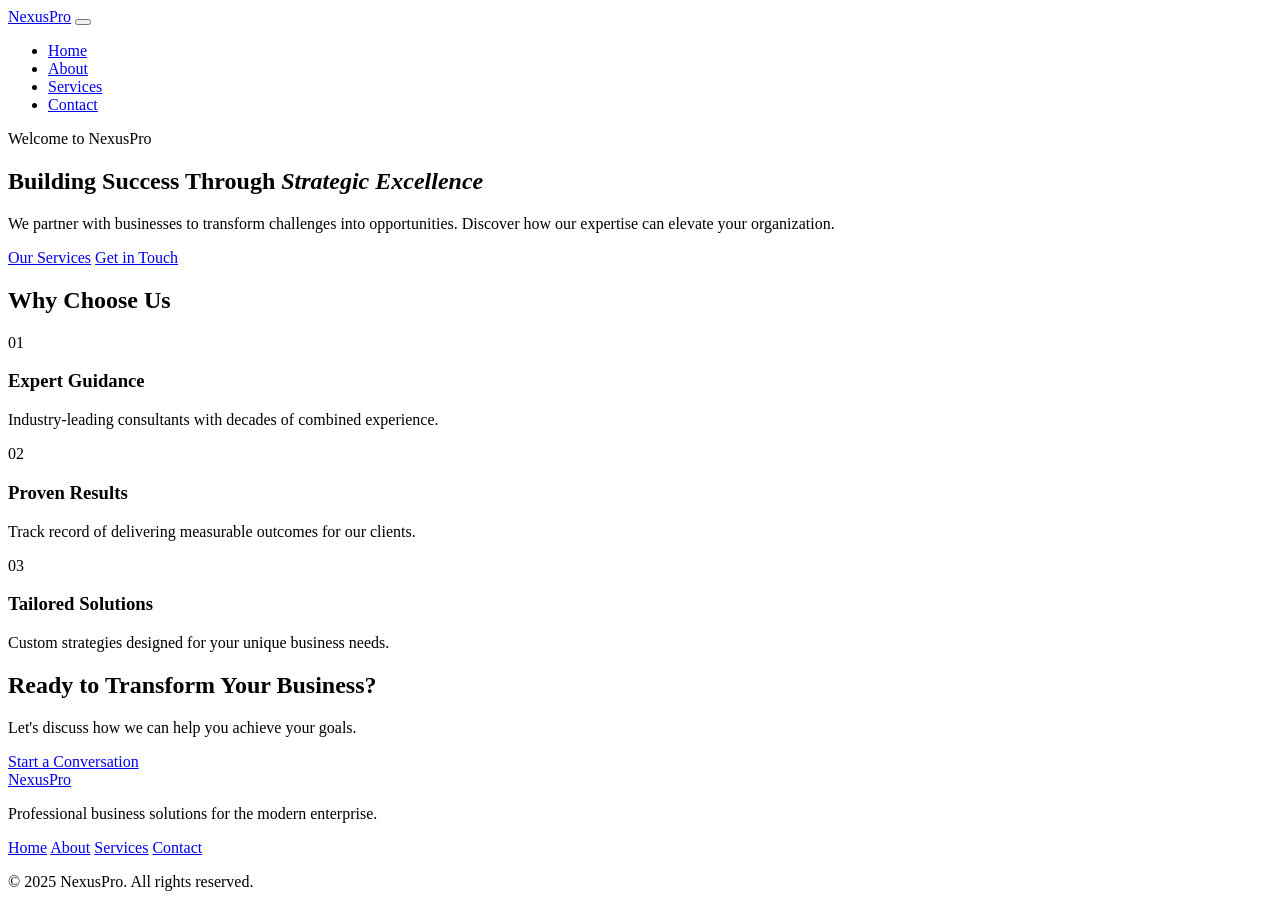
==== index.html @ 201fad87 "Add files via upload" ====
<!DOCTYPE html>
<html lang="en">
<head>
    <meta charset="UTF-8">
    <meta name="viewport" content="width=device-width, initial-scale=1.0">
    <meta name="description" content="Professional business solutions - We deliver excellence through innovation and expertise.">
    <meta name="keywords" content="business, consulting, professional services, solutions">
    <meta name="author" content="Your Company">
    <title>Home | Professional Business Solutions</title>
    <link rel="stylesheet" href="css/style.css">
    <link rel="preconnect" href="https://fonts.googleapis.com">
    <link rel="preconnect" href="https://fonts.gstatic.com" crossorigin>
    <link href="https://fonts.googleapis.com/css2?family=DM+Sans:wght@400;500;600;700&family=Instrument+Serif&display=swap" rel="stylesheet">
</head>
<body>
    <header class="header">
        <nav class="nav container">
            <a href="index.html" class="logo">Nexus<span>Pro</span></a>
            <button class="nav-toggle" aria-label="Toggle navigation">
                <span></span>
                <span></span>
                <span></span>
            </button>
            <ul class="nav-menu">
                <li><a href="index.html" class="nav-link active">Home</a></li>
                <li><a href="about.html" class="nav-link">About</a></li>
                <li><a href="services.html" class="nav-link">Services</a></li>
                <li><a href="contact.html" class="nav-link">Contact</a></li>
            </ul>
        </nav>
    </header>

    <main>
        <section class="hero">
            <div class="hero-content container">
                <p class="hero-badge animate-fade-in">Welcome to NexusPro</p>
                <h1 class="hero-title animate-fade-in-up">Building Success Through <em>Strategic Excellence</em></h1>
                <p class="hero-description animate-fade-in-up">We partner with businesses to transform challenges into opportunities. Discover how our expertise can elevate your organization.</p>
                <div class="hero-cta animate-fade-in-up">
                    <a href="services.html" class="btn btn-primary">Our Services</a>
                    <a href="contact.html" class="btn btn-secondary">Get in Touch</a>
                </div>
            </div>
            
        </section>

        <section class="features">
            <div class="container">
                <h2 class="section-title">Why Choose Us</h2>
                <div class="features-grid">
                    <article class="feature-card">
                        <div class="feature-icon">01</div>
                        <h3>Expert Guidance</h3>
                        <p>Industry-leading consultants with decades of combined experience.</p>
                    </article>
                    <article class="feature-card">
                        <div class="feature-icon">02</div>
                        <h3>Proven Results</h3>
                        <p>Track record of delivering measurable outcomes for our clients.</p>
                    </article>
                    <article class="feature-card">
                        <div class="feature-icon">03</div>
                        <h3>Tailored Solutions</h3>
                        <p>Custom strategies designed for your unique business needs.</p>
                    </article>
                </div>
            </div>
        </section>

        <section class="cta-section">
            <div class="container">
                <div class="cta-content">
                    <h2>Ready to Transform Your Business?</h2>
                    <p>Let's discuss how we can help you achieve your goals.</p>
                    <a href="contact.html" class="btn btn-primary btn-large">Start a Conversation</a>
                </div>
            </div>
        </section>
    </main>

    <footer class="footer">
        <div class="container">
            <div class="footer-content">
                <div class="footer-brand">
                    <a href="index.html" class="logo">Nexus<span>Pro</span></a>
                    <p>Professional business solutions for the modern enterprise.</p>
                </div>
                <div class="footer-links">
                    <a href="index.html">Home</a>
                    <a href="about.html">About</a>
                    <a href="services.html">Services</a>
                    <a href="contact.html">Contact</a>
                </div>
            </div>
            <p class="footer-copy">&copy; 2025 NexusPro. All rights reserved.</p>
        </div>
    </footer>

    <script src="js/main.js"></script>
</body>
</html>
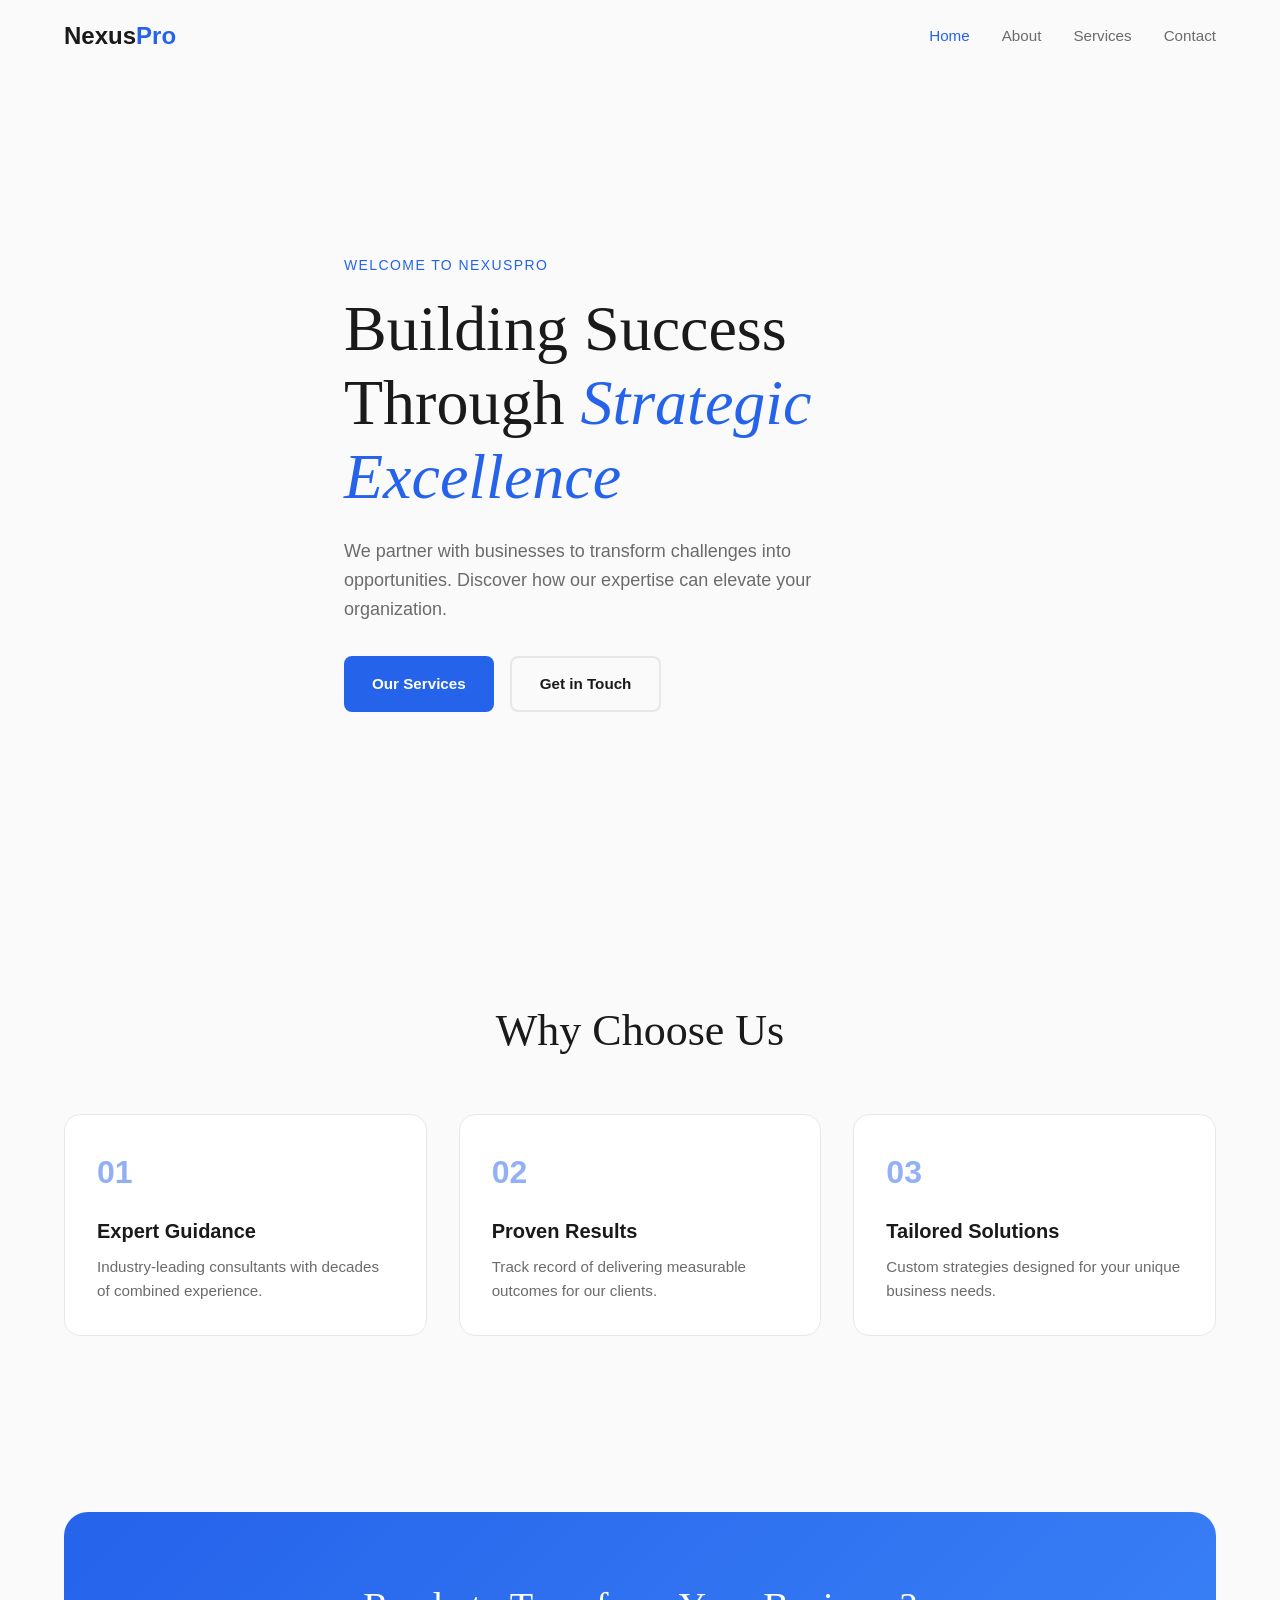
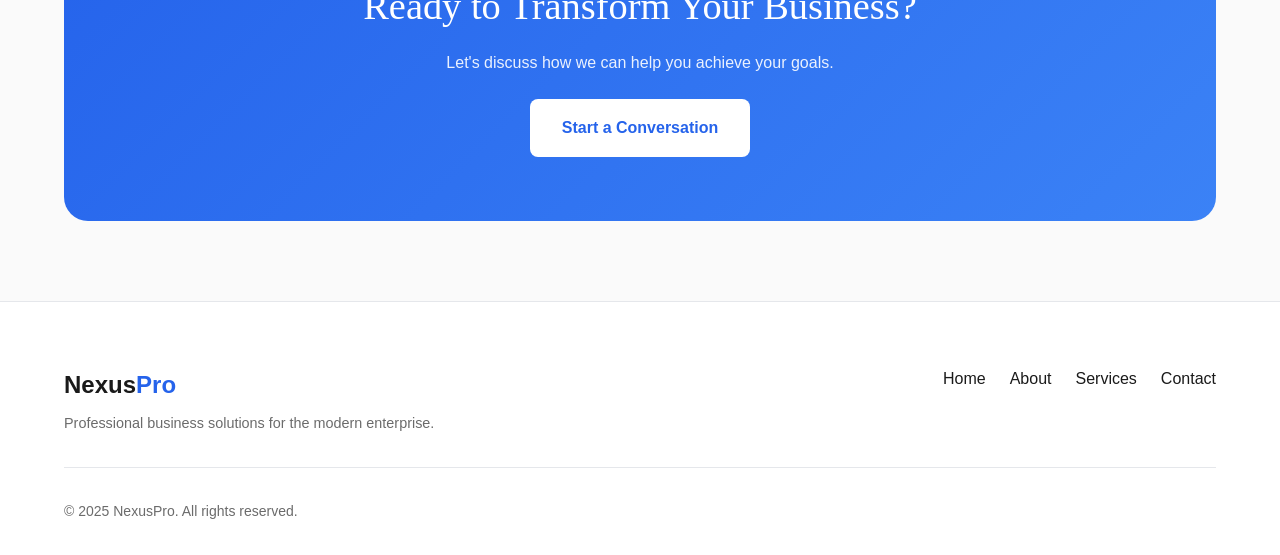
==== commit 1e6e0635: "Fix HTML encoding issues in index.html" ====
--- a/index.html
+++ b/index.html
@@ -7,7 +7,7 @@
     <meta name="keywords" content="business, consulting, professional services, solutions">
     <meta name="author" content="Your Company">
     <title>Home | Professional Business Solutions</title>
-    <link rel="stylesheet" href="css/style.css">
+    <link rel="stylesheet" href="style.css">
     <link rel="preconnect" href="https://fonts.googleapis.com">
     <link rel="preconnect" href="https://fonts.gstatic.com" crossorigin>
     <link href="https://fonts.googleapis.com/css2?family=DM+Sans:wght@400;500;600;700&family=Instrument+Serif&display=swap" rel="stylesheet">
@@ -96,6 +96,7 @@
         </div>
     </footer>
 
-    <script src="js/main.js"></script>
+    <script src="main.js"></script>
 </body>
 </html>
+
--- a/style.css
+++ b/style.css
@@ -0,0 +1,805 @@
+/* ============================================
+   NexusPro - Business Website Styles
+   Minimal, Modern, Professional
+   ============================================ */
+
+/* CSS Variables */
+:root {
+    --color-bg: #fafafa;
+    --color-bg-alt: #ffffff;
+    --color-text: #1a1a1a;
+    --color-text-muted: #6b6b6b;
+    --color-accent: #2563eb;
+    --color-accent-hover: #1d4ed8;
+    --color-border: #e5e7eb;
+    --font-sans: 'DM Sans', -apple-system, BlinkMacSystemFont, sans-serif;
+    --font-serif: 'Instrument Serif', Georgia, serif;
+    --transition-fast: 0.2s ease;
+    --transition-smooth: 0.4s cubic-bezier(0.4, 0, 0.2, 1);
+    --shadow-sm: 0 1px 3px rgba(0, 0, 0, 0.06);
+    --shadow-md: 0 4px 12px rgba(0, 0, 0, 0.08);
+    --shadow-lg: 0 12px 40px rgba(0, 0, 0, 0.1);
+}
+
+/* Reset & Base */
+*, *::before, *::after {
+    box-sizing: border-box;
+    margin: 0;
+    padding: 0;
+}
+
+html {
+    scroll-behavior: smooth;
+}
+
+body {
+    font-family: var(--font-sans);
+    font-size: 16px;
+    line-height: 1.6;
+    color: var(--color-text);
+    background-color: var(--color-bg);
+    overflow-x: hidden;
+}
+
+img {
+    max-width: 100%;
+    height: auto;
+    display: block;
+}
+
+a {
+    color: inherit;
+    text-decoration: none;
+    transition: color var(--transition-fast);
+}
+
+ul {
+    list-style: none;
+}
+
+/* Container */
+.container {
+    width: 100%;
+    max-width: 1200px;
+    margin: 0 auto;
+    padding: 0 1.5rem;
+}
+
+/* ============================================
+   Header & Navigation
+   ============================================ */
+.header {
+    position: fixed;
+    top: 0;
+    left: 0;
+    right: 0;
+    z-index: 1000;
+    background: rgba(250, 250, 250, 0.9);
+    backdrop-filter: blur(12px);
+    -webkit-backdrop-filter: blur(12px);
+    border-bottom: 1px solid transparent;
+    transition: border-color var(--transition-smooth), box-shadow var(--transition-smooth);
+}
+
+.header.scrolled {
+    border-color: var(--color-border);
+    box-shadow: var(--shadow-sm);
+}
+
+.nav {
+    display: flex;
+    align-items: center;
+    justify-content: space-between;
+    height: 72px;
+}
+
+.logo {
+    font-size: 1.5rem;
+    font-weight: 700;
+    color: var(--color-text);
+}
+
+.logo span {
+    color: var(--color-accent);
+}
+
+.nav-menu {
+    display: flex;
+    align-items: center;
+    gap: 2rem;
+}
+
+.nav-link {
+    font-weight: 500;
+    font-size: 0.95rem;
+    color: var(--color-text-muted);
+}
+
+.nav-link:hover,
+.nav-link.active {
+    color: var(--color-accent);
+}
+
+/* Mobile Nav Toggle */
+.nav-toggle {
+    display: none;
+    flex-direction: column;
+    justify-content: center;
+    gap: 5px;
+    width: 40px;
+    height: 40px;
+    background: none;
+    border: none;
+    cursor: pointer;
+    padding: 8px;
+}
+
+.nav-toggle span {
+    display: block;
+    width: 100%;
+    height: 2px;
+    background: var(--color-text);
+    transition: var(--transition-smooth);
+}
+
+.nav-toggle.active span:nth-child(1) {
+    transform: translateY(7px) rotate(45deg);
+}
+
+.nav-toggle.active span:nth-child(2) {
+    opacity: 0;
+}
+
+.nav-toggle.active span:nth-child(3) {
+    transform: translateY(-7px) rotate(-45deg);
+}
+
+/* ============================================
+   Hero Section
+   ============================================ */
+.hero {
+    min-height: 100vh;
+    display: flex;
+    align-items: center;
+    padding: 8rem 0 4rem;
+    position: relative;
+}
+
+.hero-content {
+    max-width: 640px;
+}
+
+.hero-badge {
+    display: inline-block;
+    font-size: 0.875rem;
+    font-weight: 500;
+    color: var(--color-accent);
+    text-transform: uppercase;
+    letter-spacing: 0.1em;
+    margin-bottom: 1rem;
+}
+
+.hero-title {
+    font-family: var(--font-serif);
+    font-size: clamp(2.5rem, 5vw, 4rem);
+    font-weight: 400;
+    line-height: 1.15;
+    margin-bottom: 1.5rem;
+}
+
+.hero-title em {
+    font-style: italic;
+    color: var(--color-accent);
+}
+
+.hero-description {
+    font-size: 1.125rem;
+    color: var(--color-text-muted);
+    margin-bottom: 2rem;
+    max-width: 520px;
+}
+
+.hero-cta {
+    display: flex;
+    gap: 1rem;
+    flex-wrap: wrap;
+}
+
+.hero-visual {
+    position: absolute;
+    right: 0;
+    top: 50%;
+    transform: translateY(-50%);
+    width: 45%;
+    max-width: 500px;
+    height: 400px;
+    background: linear-gradient(135deg, var(--color-accent) 0%, #3b82f6 100%);
+    border-radius: 24px;
+    opacity: 0.08;
+}
+
+/* ============================================
+   Buttons
+   ============================================ */
+.btn {
+    display: inline-flex;
+    align-items: center;
+    justify-content: center;
+    padding: 0.875rem 1.75rem;
+    font-family: var(--font-sans);
+    font-size: 0.95rem;
+    font-weight: 600;
+    border-radius: 8px;
+    border: none;
+    cursor: pointer;
+    transition: all var(--transition-smooth);
+}
+
+.btn-primary {
+    background: var(--color-accent);
+    color: white;
+}
+
+.btn-primary:hover {
+    background: var(--color-accent-hover);
+    transform: translateY(-2px);
+    box-shadow: var(--shadow-md);
+}
+
+.btn-secondary {
+    background: transparent;
+    color: var(--color-text);
+    border: 2px solid var(--color-border);
+}
+
+.btn-secondary:hover {
+    border-color: var(--color-accent);
+    color: var(--color-accent);
+}
+
+.btn-large {
+    padding: 1rem 2rem;
+    font-size: 1rem;
+}
+
+.btn-full {
+    width: 100%;
+}
+
+/* ============================================
+   Features Section
+   ============================================ */
+.features {
+    padding: 6rem 0;
+}
+
+.section-title {
+    font-family: var(--font-serif);
+    font-size: clamp(2rem, 4vw, 2.75rem);
+    font-weight: 400;
+    text-align: center;
+    margin-bottom: 3rem;
+}
+
+.features-grid {
+    display: grid;
+    grid-template-columns: repeat(auto-fit, minmax(280px, 1fr));
+    gap: 2rem;
+}
+
+.feature-card {
+    padding: 2rem;
+    background: var(--color-bg-alt);
+    border-radius: 16px;
+    border: 1px solid var(--color-border);
+    transition: all var(--transition-smooth);
+}
+
+.feature-card:hover {
+    transform: translateY(-4px);
+    box-shadow: var(--shadow-lg);
+    border-color: transparent;
+}
+
+.feature-icon {
+    font-size: 2rem;
+    font-weight: 700;
+    color: var(--color-accent);
+    opacity: 0.5;
+    margin-bottom: 1rem;
+}
+
+.feature-card h3 {
+    font-size: 1.25rem;
+    margin-bottom: 0.5rem;
+}
+
+.feature-card p {
+    color: var(--color-text-muted);
+    font-size: 0.95rem;
+}
+
+/* ============================================
+   CTA Section
+   ============================================ */
+.cta-section {
+    padding: 5rem 0;
+}
+
+.cta-content {
+    text-align: center;
+    padding: 4rem 2rem;
+    background: linear-gradient(135deg, var(--color-accent) 0%, #3b82f6 100%);
+    border-radius: 24px;
+    color: white;
+}
+
+.cta-content h2 {
+    font-family: var(--font-serif);
+    font-size: clamp(1.75rem, 3vw, 2.5rem);
+    font-weight: 400;
+    margin-bottom: 0.75rem;
+}
+
+.cta-content p {
+    opacity: 0.9;
+    margin-bottom: 1.5rem;
+}
+
+.cta-content .btn-primary {
+    background: white;
+    color: var(--color-accent);
+}
+
+.cta-content .btn-primary:hover {
+    background: var(--color-bg);
+}
+
+/* ============================================
+   Page Hero (About, Services, Contact)
+   ============================================ */
+.page-hero {
+    padding: 10rem 0 4rem;
+    text-align: center;
+}
+
+.page-title {
+    font-family: var(--font-serif);
+    font-size: clamp(2.5rem, 5vw, 3.5rem);
+    font-weight: 400;
+    margin-bottom: 0.5rem;
+}
+
+.page-subtitle {
+    font-size: 1.125rem;
+    color: var(--color-text-muted);
+}
+
+/* ============================================
+   About Page
+   ============================================ */
+.about-content {
+    padding: 4rem 0;
+}
+
+.about-grid {
+    display: grid;
+    grid-template-columns: 1fr 1fr;
+    gap: 4rem;
+    align-items: center;
+}
+
+.about-text h2 {
+    font-family: var(--font-serif);
+    font-size: 2rem;
+    margin-bottom: 1.5rem;
+}
+
+.about-text p {
+    color: var(--color-text-muted);
+    margin-bottom: 1rem;
+}
+
+.about-stats {
+    display: grid;
+    grid-template-columns: repeat(3, 1fr);
+    gap: 2rem;
+}
+
+.stat-item {
+    text-align: center;
+    padding: 2rem 1rem;
+    background: var(--color-bg-alt);
+    border-radius: 16px;
+    border: 1px solid var(--color-border);
+}
+
+.stat-number {
+    display: block;
+    font-size: 2.5rem;
+    font-weight: 700;
+    color: var(--color-accent);
+}
+
+.stat-label {
+    display: block;
+    font-size: 0.875rem;
+    color: var(--color-text-muted);
+    margin-top: 0.25rem;
+}
+
+/* Values Section */
+.values-section {
+    padding: 4rem 0 6rem;
+}
+
+.values-grid {
+    display: grid;
+    grid-template-columns: repeat(auto-fit, minmax(240px, 1fr));
+    gap: 1.5rem;
+}
+
+.value-card {
+    padding: 2rem;
+    background: var(--color-bg-alt);
+    border-radius: 12px;
+    border: 1px solid var(--color-border);
+    transition: all var(--transition-smooth);
+}
+
+.value-card:hover {
+    border-color: var(--color-accent);
+    box-shadow: var(--shadow-md);
+}
+
+.value-card h3 {
+    font-size: 1.125rem;
+    margin-bottom: 0.5rem;
+}
+
+.value-card p {
+    font-size: 0.9rem;
+    color: var(--color-text-muted);
+}
+
+/* ============================================
+   Services Page
+   ============================================ */
+.services-content {
+    padding: 4rem 0 2rem;
+}
+
+.services-grid {
+    display: grid;
+    grid-template-columns: repeat(auto-fit, minmax(280px, 1fr));
+    gap: 2rem;
+}
+
+.service-card {
+    padding: 2.5rem;
+    background: var(--color-bg-alt);
+    border-radius: 16px;
+    border: 1px solid var(--color-border);
+    transition: all var(--transition-smooth);
+}
+
+.service-card:hover {
+    transform: translateY(-4px);
+    box-shadow: var(--shadow-lg);
+    border-color: transparent;
+}
+
+.service-number {
+    font-size: 1.5rem;
+    font-weight: 700;
+    color: var(--color-accent);
+    opacity: 0.5;
+    margin-bottom: 1rem;
+}
+
+.service-card h2 {
+    font-size: 1.35rem;
+    margin-bottom: 0.75rem;
+}
+
+.service-card p {
+    color: var(--color-text-muted);
+    margin-bottom: 1rem;
+    font-size: 0.95rem;
+}
+
+.service-link {
+    font-weight: 600;
+    color: var(--color-accent);
+    display: inline-flex;
+    align-items: center;
+    transition: transform var(--transition-fast);
+}
+
+.service-link:hover {
+    transform: translateX(4px);
+}
+
+/* ============================================
+   Contact Page
+   ============================================ */
+.contact-section {
+    padding: 4rem 0 6rem;
+}
+
+.contact-grid {
+    display: grid;
+    grid-template-columns: 1fr 1.2fr;
+    gap: 4rem;
+    align-items: start;
+}
+
+.contact-info h2 {
+    font-family: var(--font-serif);
+    font-size: 2rem;
+    margin-bottom: 1rem;
+}
+
+.contact-info > p {
+    color: var(--color-text-muted);
+    margin-bottom: 2rem;
+}
+
+.contact-details {
+    display: flex;
+    flex-direction: column;
+    gap: 1.5rem;
+}
+
+.contact-item {
+    display: flex;
+    flex-direction: column;
+    gap: 0.25rem;
+}
+
+.contact-item strong {
+    font-size: 0.875rem;
+    color: var(--color-text-muted);
+}
+
+.contact-item a {
+    color: var(--color-accent);
+}
+
+.contact-item a:hover {
+    text-decoration: underline;
+}
+
+/* Contact Form */
+.contact-form {
+    background: var(--color-bg-alt);
+    padding: 2.5rem;
+    border-radius: 16px;
+    border: 1px solid var(--color-border);
+}
+
+.form-group {
+    margin-bottom: 1.5rem;
+}
+
+.form-group label {
+    display: block;
+    font-weight: 500;
+    font-size: 0.9rem;
+    margin-bottom: 0.5rem;
+}
+
+.form-group input,
+.form-group select,
+.form-group textarea {
+    width: 100%;
+    padding: 0.875rem 1rem;
+    font-family: var(--font-sans);
+    font-size: 1rem;
+    border: 1px solid var(--color-border);
+    border-radius: 8px;
+    background: var(--color-bg);
+    transition: border-color var(--transition-fast);
+}
+
+.form-group input:focus,
+.form-group select:focus,
+.form-group textarea:focus {
+    outline: none;
+    border-color: var(--color-accent);
+}
+
+.form-group textarea {
+    resize: vertical;
+    min-height: 120px;
+}
+
+/* ============================================
+   Footer
+   ============================================ */
+.footer {
+    padding: 4rem 0 2rem;
+    background: var(--color-bg-alt);
+    border-top: 1px solid var(--color-border);
+}
+
+.footer-content {
+    display: flex;
+    justify-content: space-between;
+    align-items: flex-start;
+    flex-wrap: wrap;
+    gap: 2rem;
+    margin-bottom: 2rem;
+}
+
+.footer-brand p {
+    color: var(--color-text-muted);
+    font-size: 0.9rem;
+    margin-top: 0.5rem;
+}
+
+.footer-links {
+    display: flex;
+    gap: 1.5rem;
+}
+
+.footer-links a:hover {
+    color: var(--color-accent);
+}
+
+.footer-copy {
+    font-size: 0.875rem;
+    color: var(--color-text-muted);
+    padding-top: 2rem;
+    border-top: 1px solid var(--color-border);
+}
+
+/* ============================================
+   Animations
+   ============================================ */
+.animate-fade-in {
+    animation: fadeIn 0.8s ease forwards;
+}
+
+.animate-fade-in-up {
+    animation: fadeInUp 0.8s ease forwards;
+}
+
+.animate-fade-in-up:nth-child(2) { animation-delay: 0.1s; }
+.animate-fade-in-up:nth-child(3) { animation-delay: 0.2s; }
+.animate-fade-in-up:nth-child(4) { animation-delay: 0.3s; }
+.animate-fade-in-up:nth-child(5) { animation-delay: 0.4s; }
+.animate-fade-in-up:nth-child(6) { animation-delay: 0.5s; }
+.animate-fade-in-up:nth-child(7) { animation-delay: 0.6s; }
+
+@keyframes fadeIn {
+    from { opacity: 0; }
+    to { opacity: 1; }
+}
+
+@keyframes fadeInUp {
+    from {
+        opacity: 0;
+        transform: translateY(20px);
+    }
+    to {
+        opacity: 1;
+        transform: translateY(0);
+    }
+}
+
+/* Scroll-triggered animations */
+.reveal {
+    opacity: 0;
+    transform: translateY(30px);
+    transition: opacity 0.6s ease, transform 0.6s ease;
+}
+
+.reveal.visible {
+    opacity: 1;
+    transform: translateY(0);
+}
+
+/* ============================================
+   Responsive Design
+   ============================================ */
+@media (max-width: 1024px) {
+    .hero-visual {
+        width: 35%;
+        height: 300px;
+    }
+
+    .about-grid {
+        grid-template-columns: 1fr;
+    }
+
+    .about-stats {
+        grid-template-columns: repeat(3, 1fr);
+    }
+
+    .contact-grid {
+        grid-template-columns: 1fr;
+    }
+}
+
+@media (max-width: 768px) {
+    .nav-toggle {
+        display: flex;
+    }
+
+    .nav-menu {
+        position: fixed;
+        top: 72px;
+        left: 0;
+        right: 0;
+        background: var(--color-bg-alt);
+        flex-direction: column;
+        padding: 2rem;
+        gap: 1.5rem;
+        border-bottom: 1px solid var(--color-border);
+        transform: translateY(-100%);
+        opacity: 0;
+        visibility: hidden;
+        transition: all var(--transition-smooth);
+    }
+
+    .nav-menu.active {
+        transform: translateY(0);
+        opacity: 1;
+        visibility: visible;
+    }
+
+    .hero {
+        padding: 6rem 0 4rem;
+    }
+
+    .hero-visual {
+        display: none;
+    }
+
+    .hero-cta {
+        flex-direction: column;
+    }
+
+    .hero-cta .btn {
+        width: 100%;
+    }
+
+    .features {
+        padding: 4rem 0;
+    }
+
+    .about-stats {
+        grid-template-columns: 1fr;
+    }
+
+    .cta-content {
+        padding: 3rem 1.5rem;
+    }
+
+    .footer-content {
+        flex-direction: column;
+    }
+
+    .footer-links {
+        flex-wrap: wrap;
+    }
+}
+
+@media (max-width: 480px) {
+    .container {
+        padding: 0 1rem;
+    }
+
+    .nav {
+        height: 64px;
+    }
+
+    .page-hero {
+        padding: 8rem 0 3rem;
+    }
+
+    .contact-form {
+        padding: 1.5rem;
+    }
+}
